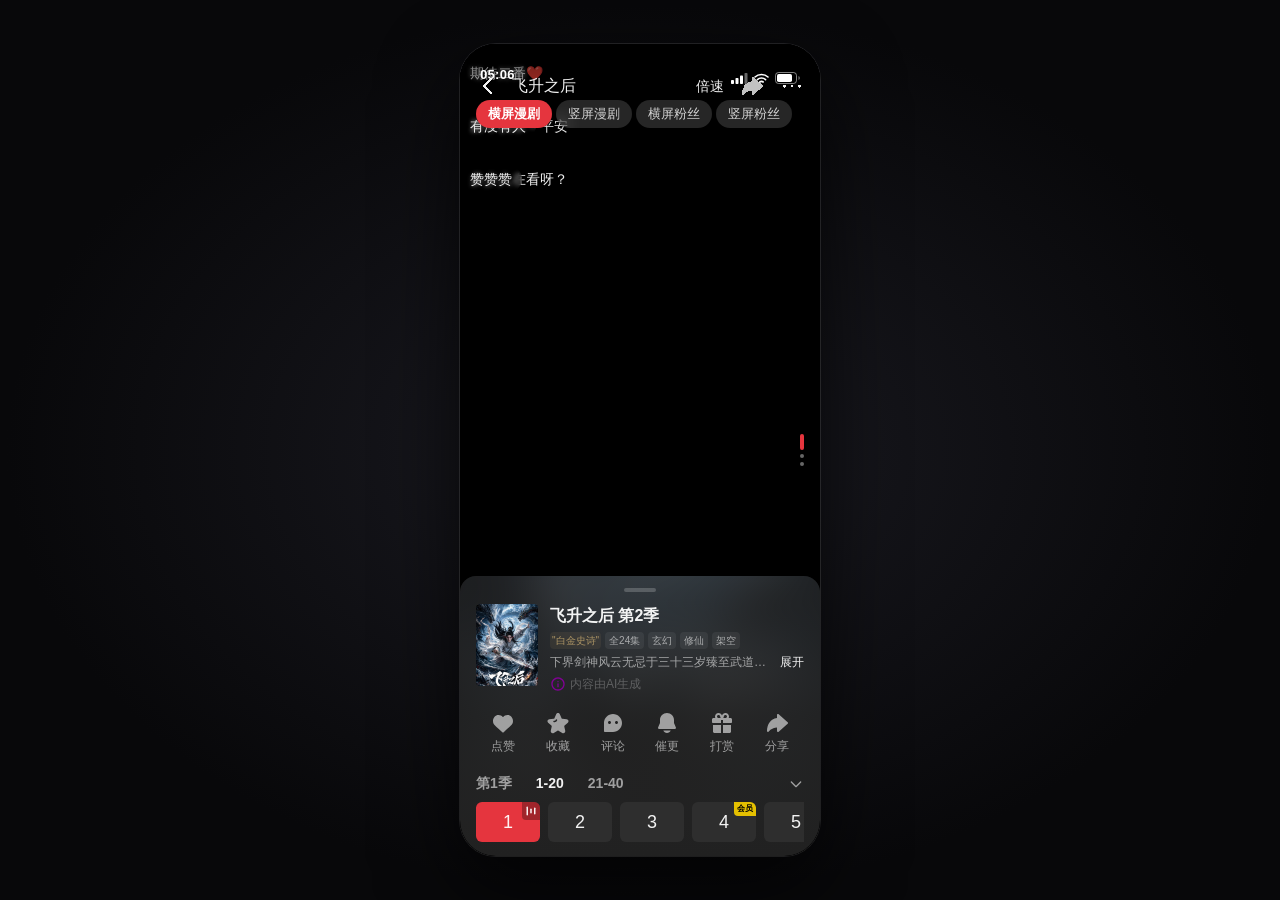
==== bili.html @ 12604940 "switch to real bilibili clips (public/bili), multi-file build" ====
<!doctype html>
<html lang="zh-CN">
  <head>
    <meta charset="UTF-8" />
    <meta
      name="viewport"
      content="width=device-width, initial-scale=1.0, maximum-scale=1.0, user-scalable=no, viewport-fit=cover"
    />
    <meta name="theme-color" content="#131313" />
    <meta name="apple-mobile-web-app-capable" content="yes" />
    <title>漫剧刷片 · B站版</title>
    <script type="module" crossorigin src="/assets/bili-C5qc8e-v.js"></script>
    <link rel="modulepreload" crossorigin href="/assets/useDragGesture-CBCB55YO.js">
    <link rel="stylesheet" crossorigin href="/assets/useDragGesture-DSRjPmeT.css">
  </head>
  <body>
    <div id="root"></div>
  </body>
</html>
---- assets/useDragGesture-DSRjPmeT.css ----
*,:before,:after{--tw-border-spacing-x: 0;--tw-border-spacing-y: 0;--tw-translate-x: 0;--tw-translate-y: 0;--tw-rotate: 0;--tw-skew-x: 0;--tw-skew-y: 0;--tw-scale-x: 1;--tw-scale-y: 1;--tw-pan-x: ;--tw-pan-y: ;--tw-pinch-zoom: ;--tw-scroll-snap-strictness: proximity;--tw-gradient-from-position: ;--tw-gradient-via-position: ;--tw-gradient-to-position: ;--tw-ordinal: ;--tw-slashed-zero: ;--tw-numeric-figure: ;--tw-numeric-spacing: ;--tw-numeric-fraction: ;--tw-ring-inset: ;--tw-ring-offset-width: 0px;--tw-ring-offset-color: #fff;--tw-ring-color: rgb(59 130 246 / .5);--tw-ring-offset-shadow: 0 0 #0000;--tw-ring-shadow: 0 0 #0000;--tw-shadow: 0 0 #0000;--tw-shadow-colored: 0 0 #0000;--tw-blur: ;--tw-brightness: ;--tw-contrast: ;--tw-grayscale: ;--tw-hue-rotate: ;--tw-invert: ;--tw-saturate: ;--tw-sepia: ;--tw-drop-shadow: ;--tw-backdrop-blur: ;--tw-backdrop-brightness: ;--tw-backdrop-contrast: ;--tw-backdrop-grayscale: ;--tw-backdrop-hue-rotate: ;--tw-backdrop-invert: ;--tw-backdrop-opacity: ;--tw-backdrop-saturate: ;--tw-backdrop-sepia: ;--tw-contain-size: ;--tw-contain-layout: ;--tw-contain-paint: ;--tw-contain-style: }::backdrop{--tw-border-spacing-x: 0;--tw-border-spacing-y: 0;--tw-translate-x: 0;--tw-translate-y: 0;--tw-rotate: 0;--tw-skew-x: 0;--tw-skew-y: 0;--tw-scale-x: 1;--tw-scale-y: 1;--tw-pan-x: ;--tw-pan-y: ;--tw-pinch-zoom: ;--tw-scroll-snap-strictness: proximity;--tw-gradient-from-position: ;--tw-gradient-via-position: ;--tw-gradient-to-position: ;--tw-ordinal: ;--tw-slashed-zero: ;--tw-numeric-figure: ;--tw-numeric-spacing: ;--tw-numeric-fraction: ;--tw-ring-inset: ;--tw-ring-offset-width: 0px;--tw-ring-offset-color: #fff;--tw-ring-color: rgb(59 130 246 / .5);--tw-ring-offset-shadow: 0 0 #0000;--tw-ring-shadow: 0 0 #0000;--tw-shadow: 0 0 #0000;--tw-shadow-colored: 0 0 #0000;--tw-blur: ;--tw-brightness: ;--tw-contrast: ;--tw-grayscale: ;--tw-hue-rotate: ;--tw-invert: ;--tw-saturate: ;--tw-sepia: ;--tw-drop-shadow: ;--tw-backdrop-blur: ;--tw-backdrop-brightness: ;--tw-backdrop-contrast: ;--tw-backdrop-grayscale: ;--tw-backdrop-hue-rotate: ;--tw-backdrop-invert: ;--tw-backdrop-opacity: ;--tw-backdrop-saturate: ;--tw-backdrop-sepia: ;--tw-contain-size: ;--tw-contain-layout: ;--tw-contain-paint: ;--tw-contain-style: }*,:before,:after{box-sizing:border-box;border-width:0;border-style:solid;border-color:#e5e7eb}:before,:after{--tw-content: ""}html,:host{line-height:1.5;-webkit-text-size-adjust:100%;-moz-tab-size:4;-o-tab-size:4;tab-size:4;font-family:PingFang SC,-apple-system,BlinkMacSystemFont,Helvetica Neue,Microsoft YaHei,sans-serif;font-feature-settings:normal;font-variation-settings:normal;-webkit-tap-highlight-color:transparent}body{margin:0;line-height:inherit}hr{height:0;color:inherit;border-top-width:1px}abbr:where([title]){-webkit-text-decoration:underline dotted;text-decoration:underline dotted}h1,h2,h3,h4,h5,h6{font-size:inherit;font-weight:inherit}a{color:inherit;text-decoration:inherit}b,strong{font-weight:bolder}code,kbd,samp,pre{font-family:ui-monospace,SFMono-Regular,Menlo,Monaco,Consolas,Liberation Mono,Courier New,monospace;font-feature-settings:normal;font-variation-settings:normal;font-size:1em}small{font-size:80%}sub,sup{font-size:75%;line-height:0;position:relative;vertical-align:baseline}sub{bottom:-.25em}sup{top:-.5em}table{text-indent:0;border-color:inherit;border-collapse:collapse}button,input,optgroup,select,textarea{font-family:inherit;font-feature-settings:inherit;font-variation-settings:inherit;font-size:100%;font-weight:inherit;line-height:inherit;letter-spacing:inherit;color:inherit;margin:0;padding:0}button,select{text-transform:none}button,input:where([type=button]),input:where([type=reset]),input:where([type=submit]){-webkit-appearance:button;background-color:transparent;background-image:none}:-moz-focusring{outline:auto}:-moz-ui-invalid{box-shadow:none}progress{vertical-align:baseline}::-webkit-inner-spin-button,::-webkit-outer-spin-button{height:auto}[type=search]{-webkit-appearance:textfield;outline-offset:-2px}::-webkit-search-decoration{-webkit-appearance:none}::-webkit-file-upload-button{-webkit-appearance:button;font:inherit}summary{display:list-item}blockquote,dl,dd,h1,h2,h3,h4,h5,h6,hr,figure,p,pre{margin:0}fieldset{margin:0;padding:0}legend{padding:0}ol,ul,menu{list-style:none;margin:0;padding:0}dialog{padding:0}textarea{resize:vertical}input::-moz-placeholder,textarea::-moz-placeholder{opacity:1;color:#9ca3af}input::placeholder,textarea::placeholder{opacity:1;color:#9ca3af}button,[role=button]{cursor:pointer}:disabled{cursor:default}img,svg,video,canvas,audio,iframe,embed,object{display:block;vertical-align:middle}img,video{max-width:100%;height:auto}[hidden]:where(:not([hidden=until-found])){display:none}.pointer-events-none{pointer-events:none}.pointer-events-auto{pointer-events:auto}.fixed{position:fixed}.absolute{position:absolute}.relative{position:relative}.sticky{position:sticky}.inset-0{top:0;right:0;bottom:0;left:0}.inset-x-0{left:0;right:0}.-bottom-0\.5{bottom:-.125rem}.-bottom-1{bottom:-.25rem}.-top-6{top:-1.5rem}.-top-7{top:-1.75rem}.bottom-0{bottom:0}.bottom-1\.5{bottom:.375rem}.bottom-3{bottom:.75rem}.bottom-\[170px\]{bottom:170px}.bottom-\[196px\]{bottom:196px}.bottom-\[5px\]{bottom:5px}.bottom-\[92px\]{bottom:92px}.left-0{left:0}.left-1\.5{left:.375rem}.left-1\/2{left:50%}.left-3{left:.75rem}.left-4{left:1rem}.right-0{right:0}.right-1\.5{right:.375rem}.right-2\.5{right:.625rem}.right-3{right:.75rem}.right-3\.5{right:.875rem}.right-4{right:1rem}.top-0{top:0}.top-1\.5{top:.375rem}.top-1\/2{top:50%}.top-11{top:2.75rem}.top-3{top:.75rem}.top-\[28px\]{top:28px}.top-\[60px\]{top:60px}.top-\[92px\]{top:92px}.top-auto{top:auto}.z-10{z-index:10}.z-20{z-index:20}.z-30{z-index:30}.z-40{z-index:40}.z-50{z-index:50}.m-auto{margin:auto}.mx-4{margin-left:1rem;margin-right:1rem}.mx-auto{margin-left:auto;margin-right:auto}.mb-1{margin-bottom:.25rem}.mb-2{margin-bottom:.5rem}.mb-3{margin-bottom:.75rem}.mb-4{margin-bottom:1rem}.mb-\[2px\]{margin-bottom:2px}.ml-1{margin-left:.25rem}.ml-auto{margin-left:auto}.mr-\[6px\]{margin-right:6px}.mt-0\.5{margin-top:.125rem}.mt-1{margin-top:.25rem}.mt-1\.5{margin-top:.375rem}.mt-2{margin-top:.5rem}.mt-2\.5{margin-top:.625rem}.mt-3{margin-top:.75rem}.mt-4{margin-top:1rem}.mt-6{margin-top:1.5rem}.mt-\[2px\]{margin-top:2px}.line-clamp-1{overflow:hidden;display:-webkit-box;-webkit-box-orient:vertical;-webkit-line-clamp:1}.block{display:block}.inline-block{display:inline-block}.flex{display:flex}.grid{display:grid}.hidden{display:none}.aspect-\[3\/4\]{aspect-ratio:3/4}.aspect-video{aspect-ratio:16 / 9}.h-0{height:0px}.h-1{height:.25rem}.h-1\.5{height:.375rem}.h-10{height:2.5rem}.h-11{height:2.75rem}.h-12{height:3rem}.h-14{height:3.5rem}.h-16{height:4rem}.h-3{height:.75rem}.h-4{height:1rem}.h-6{height:1.5rem}.h-7{height:1.75rem}.h-8{height:2rem}.h-9{height:2.25rem}.h-\[118px\]{height:118px}.h-\[14px\]{height:14px}.h-\[2\.5px\]{height:2.5px}.h-\[247px\]{height:247px}.h-\[26px\]{height:26px}.h-\[28px\]{height:28px}.h-\[2px\]{height:2px}.h-\[340px\]{height:340px}.h-\[3px\]{height:3px}.h-\[40px\]{height:40px}.h-\[44px\]{height:44px}.h-\[4px\]{height:4px}.h-\[52px\]{height:52px}.h-\[62px\]{height:62px}.h-\[82px\]{height:82px}.h-\[84px\]{height:84px}.h-\[88px\]{height:88px}.h-\[95px\]{height:95px}.h-full{height:100%}.min-h-0{min-height:0px}.w-0{width:0px}.w-1\.5{width:.375rem}.w-11{width:2.75rem}.w-14{width:3.5rem}.w-16{width:4rem}.w-24{width:6rem}.w-3{width:.75rem}.w-4{width:1rem}.w-5{width:1.25rem}.w-6{width:1.5rem}.w-7{width:1.75rem}.w-8{width:2rem}.w-9{width:2.25rem}.w-\[110px\]{width:110px}.w-\[132px\]{width:132px}.w-\[139px\]{width:139px}.w-\[14px\]{width:14px}.w-\[22px\]{width:22px}.w-\[26px\]{width:26px}.w-\[32px\]{width:32px}.w-\[62px\]{width:62px}.w-\[64px\]{width:64px}.w-\[calc\(100\%-32px\)\]{width:calc(100% - 32px)}.w-full{width:100%}.min-w-0{min-width:0px}.flex-1{flex:1 1 0%}.shrink-0{flex-shrink:0}.-translate-x-1\/2{--tw-translate-x: -50%;transform:translate(var(--tw-translate-x),var(--tw-translate-y)) rotate(var(--tw-rotate)) skew(var(--tw-skew-x)) skewY(var(--tw-skew-y)) scaleX(var(--tw-scale-x)) scaleY(var(--tw-scale-y))}.-translate-y-1\/2{--tw-translate-y: -50%;transform:translate(var(--tw-translate-x),var(--tw-translate-y)) rotate(var(--tw-rotate)) skew(var(--tw-skew-x)) skewY(var(--tw-skew-y)) scaleX(var(--tw-scale-x)) scaleY(var(--tw-scale-y))}.rotate-45{--tw-rotate: 45deg;transform:translate(var(--tw-translate-x),var(--tw-translate-y)) rotate(var(--tw-rotate)) skew(var(--tw-skew-x)) skewY(var(--tw-skew-y)) scaleX(var(--tw-scale-x)) scaleY(var(--tw-scale-y))}.transform{transform:translate(var(--tw-translate-x),var(--tw-translate-y)) rotate(var(--tw-rotate)) skew(var(--tw-skew-x)) skewY(var(--tw-skew-y)) scaleX(var(--tw-scale-x)) scaleY(var(--tw-scale-y))}@keyframes popIn{0%{transform:scale(.6);opacity:0}60%{transform:scale(1.25);opacity:1}to{transform:scale(1);opacity:1}}.animate-popIn{animation:popIn .32s cubic-bezier(.34,1.56,.64,1)}@keyframes spin{to{transform:rotate(360deg)}}.animate-spin{animation:spin 1s linear infinite}.cursor-default{cursor:default}.cursor-grab{cursor:grab}.cursor-pointer{cursor:pointer}.touch-none{touch-action:none}.select-none{-webkit-user-select:none;-moz-user-select:none;user-select:none}.resize{resize:both}.snap-x{scroll-snap-type:x var(--tw-scroll-snap-strictness)}.snap-y{scroll-snap-type:y var(--tw-scroll-snap-strictness)}.snap-mandatory{--tw-scroll-snap-strictness: mandatory}.snap-start{scroll-snap-align:start}.snap-center{scroll-snap-align:center}.snap-always{scroll-snap-stop:always}.grid-cols-2{grid-template-columns:repeat(2,minmax(0,1fr))}.flex-col{flex-direction:column}.flex-wrap{flex-wrap:wrap}.items-start{align-items:flex-start}.items-end{align-items:flex-end}.items-center{align-items:center}.justify-end{justify-content:flex-end}.justify-center{justify-content:center}.justify-between{justify-content:space-between}.gap-0\.5{gap:.125rem}.gap-1{gap:.25rem}.gap-1\.5{gap:.375rem}.gap-2{gap:.5rem}.gap-2\.5{gap:.625rem}.gap-3{gap:.75rem}.gap-4{gap:1rem}.gap-5{gap:1.25rem}.gap-6{gap:1.5rem}.gap-\[10px\]{gap:10px}.gap-\[18px\]{gap:18px}.gap-\[2px\]{gap:2px}.gap-x-3{-moz-column-gap:.75rem;column-gap:.75rem}.gap-y-4{row-gap:1rem}.space-y-2\.5>:not([hidden])~:not([hidden]){--tw-space-y-reverse: 0;margin-top:calc(.625rem * calc(1 - var(--tw-space-y-reverse)));margin-bottom:calc(.625rem * var(--tw-space-y-reverse))}.overflow-hidden{overflow:hidden}.overflow-x-auto{overflow-x:auto}.overflow-y-scroll{overflow-y:scroll}.overscroll-contain{overscroll-behavior:contain}.truncate{overflow:hidden;text-overflow:ellipsis;white-space:nowrap}.text-ellipsis{text-overflow:ellipsis}.whitespace-nowrap{white-space:nowrap}.whitespace-pre-line{white-space:pre-line}.rounded{border-radius:.25rem}.rounded-2xl{border-radius:1rem}.rounded-\[10px\]{border-radius:10px}.rounded-\[12px\]{border-radius:12px}.rounded-\[36px\]{border-radius:36px}.rounded-\[4px\]{border-radius:4px}.rounded-\[6px\]{border-radius:6px}.rounded-\[7px\]{border-radius:7px}.rounded-full{border-radius:9999px}.rounded-lg{border-radius:.5rem}.rounded-md{border-radius:.375rem}.rounded-sm{border-radius:.125rem}.rounded-xl{border-radius:.75rem}.rounded-t-2xl{border-top-left-radius:1rem;border-top-right-radius:1rem}.rounded-t-\[16px\]{border-top-left-radius:16px;border-top-right-radius:16px}.rounded-bl-\[4px\]{border-bottom-left-radius:4px}.rounded-tr-\[4px\]{border-top-right-radius:4px}.border-0{border-width:0px}.border-2{border-width:2px}.border-y-\[12px\]{border-top-width:12px;border-bottom-width:12px}.border-b{border-bottom-width:1px}.border-b-2{border-bottom-width:2px}.border-l-\[20px\]{border-left-width:20px}.border-t{border-top-width:1px}.border-\[\#e5353e\]{--tw-border-opacity: 1;border-color:rgb(229 53 62 / var(--tw-border-opacity, 1))}.border-white\/10{border-color:#ffffff1a}.border-white\/25{border-color:#ffffff40}.border-white\/5{border-color:#ffffff0d}.border-y-transparent{border-top-color:transparent;border-bottom-color:transparent}.border-l-white\/90{border-left-color:#ffffffe6}.border-t-white\/80{border-top-color:#fffc}.bg-\[\#0b0b0d\]{--tw-bg-opacity: 1;background-color:rgb(11 11 13 / var(--tw-bg-opacity, 1))}.bg-\[\#0b0b0d\]\/95{background-color:#0b0b0df2}.bg-\[\#0c0c0e\]\/95{background-color:#0c0c0ef2}.bg-\[\#0fb3a6\]{--tw-bg-opacity: 1;background-color:rgb(15 179 166 / var(--tw-bg-opacity, 1))}.bg-\[\#161619\]{--tw-bg-opacity: 1;background-color:rgb(22 22 25 / var(--tw-bg-opacity, 1))}.bg-\[\#26262b\]{--tw-bg-opacity: 1;background-color:rgb(38 38 43 / var(--tw-bg-opacity, 1))}.bg-\[\#2e2e2e\]{--tw-bg-opacity: 1;background-color:rgb(46 46 46 / var(--tw-bg-opacity, 1))}.bg-\[\#444\]{--tw-bg-opacity: 1;background-color:rgb(68 68 68 / var(--tw-bg-opacity, 1))}.bg-\[\#cefff7\]{--tw-bg-opacity: 1;background-color:rgb(206 255 247 / var(--tw-bg-opacity, 1))}.bg-\[\#e5353e\]{--tw-bg-opacity: 1;background-color:rgb(229 53 62 / var(--tw-bg-opacity, 1))}.bg-\[rgba\(255\,255\,255\,0\.06\)\]{background-color:#ffffff0f}.bg-amber-500\/25{background-color:#f59e0b40}.bg-black{--tw-bg-opacity: 1;background-color:rgb(0 0 0 / var(--tw-bg-opacity, 1))}.bg-black\/30{background-color:#0000004d}.bg-black\/35{background-color:#00000059}.bg-black\/40{background-color:#0006}.bg-black\/45{background-color:#00000073}.bg-black\/50{background-color:#00000080}.bg-black\/55{background-color:#0000008c}.bg-black\/70{background-color:#000000b3}.bg-brand-red{--tw-bg-opacity: 1;background-color:rgb(254 44 85 / var(--tw-bg-opacity, 1))}.bg-brand-red\/90{background-color:#fe2c55e6}.bg-ink-700{--tw-bg-opacity: 1;background-color:rgb(28 28 34 / var(--tw-bg-opacity, 1))}.bg-ink-800{--tw-bg-opacity: 1;background-color:rgb(22 24 35 / var(--tw-bg-opacity, 1))}.bg-white{--tw-bg-opacity: 1;background-color:rgb(255 255 255 / var(--tw-bg-opacity, 1))}.bg-white\/10{background-color:#ffffff1a}.bg-white\/15{background-color:#ffffff26}.bg-white\/20{background-color:#fff3}.bg-white\/25{background-color:#ffffff40}.bg-white\/30{background-color:#ffffff4d}.bg-white\/35{background-color:#ffffff59}.bg-white\/5{background-color:#ffffff0d}.bg-white\/80{background-color:#fffc}.bg-white\/90{background-color:#ffffffe6}.bg-\[radial-gradient\(ellipse_at_center\,\#1b1b22_0\%\,\#08080a_70\%\)\]{background-image:radial-gradient(ellipse at center,#1b1b22,#08080a 70%)}.bg-gradient-to-b{background-image:linear-gradient(to bottom,var(--tw-gradient-stops))}.bg-gradient-to-t{background-image:linear-gradient(to top,var(--tw-gradient-stops))}.from-\[\#212121\]{--tw-gradient-from: #212121 var(--tw-gradient-from-position);--tw-gradient-to: rgb(33 33 33 / 0) var(--tw-gradient-to-position);--tw-gradient-stops: var(--tw-gradient-from), var(--tw-gradient-to)}.from-\[\#3a2a12\]{--tw-gradient-from: #3a2a12 var(--tw-gradient-from-position);--tw-gradient-to: rgb(58 42 18 / 0) var(--tw-gradient-to-position);--tw-gradient-stops: var(--tw-gradient-from), var(--tw-gradient-to)}.from-amber-400{--tw-gradient-from: #fbbf24 var(--tw-gradient-from-position);--tw-gradient-to: rgb(251 191 36 / 0) var(--tw-gradient-to-position);--tw-gradient-stops: var(--tw-gradient-from), var(--tw-gradient-to)}.from-amber-400\/70{--tw-gradient-from: rgb(251 191 36 / .7) var(--tw-gradient-from-position);--tw-gradient-to: rgb(251 191 36 / 0) var(--tw-gradient-to-position);--tw-gradient-stops: var(--tw-gradient-from), var(--tw-gradient-to)}.from-black\/55{--tw-gradient-from: rgb(0 0 0 / .55) var(--tw-gradient-from-position);--tw-gradient-to: rgb(0 0 0 / 0) var(--tw-gradient-to-position);--tw-gradient-stops: var(--tw-gradient-from), var(--tw-gradient-to)}.from-black\/80{--tw-gradient-from: rgb(0 0 0 / .8) var(--tw-gradient-from-position);--tw-gradient-to: rgb(0 0 0 / 0) var(--tw-gradient-to-position);--tw-gradient-stops: var(--tw-gradient-from), var(--tw-gradient-to)}.from-black\/95{--tw-gradient-from: rgb(0 0 0 / .95) var(--tw-gradient-from-position);--tw-gradient-to: rgb(0 0 0 / 0) var(--tw-gradient-to-position);--tw-gradient-stops: var(--tw-gradient-from), var(--tw-gradient-to)}.from-emerald-400\/70{--tw-gradient-from: rgb(52 211 153 / .7) var(--tw-gradient-from-position);--tw-gradient-to: rgb(52 211 153 / 0) var(--tw-gradient-to-position);--tw-gradient-stops: var(--tw-gradient-from), var(--tw-gradient-to)}.from-rose-500{--tw-gradient-from: #f43f5e var(--tw-gradient-from-position);--tw-gradient-to: rgb(244 63 94 / 0) var(--tw-gradient-to-position);--tw-gradient-stops: var(--tw-gradient-from), var(--tw-gradient-to)}.from-rose-500\/70{--tw-gradient-from: rgb(244 63 94 / .7) var(--tw-gradient-from-position);--tw-gradient-to: rgb(244 63 94 / 0) var(--tw-gradient-to-position);--tw-gradient-stops: var(--tw-gradient-from), var(--tw-gradient-to)}.from-sky-400{--tw-gradient-from: #38bdf8 var(--tw-gradient-from-position);--tw-gradient-to: rgb(56 189 248 / 0) var(--tw-gradient-to-position);--tw-gradient-stops: var(--tw-gradient-from), var(--tw-gradient-to)}.from-sky-400\/70{--tw-gradient-from: rgb(56 189 248 / .7) var(--tw-gradient-from-position);--tw-gradient-to: rgb(56 189 248 / 0) var(--tw-gradient-to-position);--tw-gradient-stops: var(--tw-gradient-from), var(--tw-gradient-to)}.from-sky-500{--tw-gradient-from: #0ea5e9 var(--tw-gradient-from-position);--tw-gradient-to: rgb(14 165 233 / 0) var(--tw-gradient-to-position);--tw-gradient-stops: var(--tw-gradient-from), var(--tw-gradient-to)}.from-violet-400\/70{--tw-gradient-from: rgb(167 139 250 / .7) var(--tw-gradient-from-position);--tw-gradient-to: rgb(167 139 250 / 0) var(--tw-gradient-to-position);--tw-gradient-stops: var(--tw-gradient-from), var(--tw-gradient-to)}.via-\[rgba\(33\,33\,33\,0\.8\)\]{--tw-gradient-to: rgba(33, 33, 33, 0) var(--tw-gradient-to-position);--tw-gradient-stops: var(--tw-gradient-from), rgba(33,33,33,.8) var(--tw-gradient-via-position), var(--tw-gradient-to)}.via-black\/10{--tw-gradient-to: rgb(0 0 0 / 0) var(--tw-gradient-to-position);--tw-gradient-stops: var(--tw-gradient-from), rgb(0 0 0 / .1) var(--tw-gradient-via-position), var(--tw-gradient-to)}.via-black\/55{--tw-gradient-to: rgb(0 0 0 / 0) var(--tw-gradient-to-position);--tw-gradient-stops: var(--tw-gradient-from), rgb(0 0 0 / .55) var(--tw-gradient-via-position), var(--tw-gradient-to)}.via-transparent{--tw-gradient-to: rgb(0 0 0 / 0) var(--tw-gradient-to-position);--tw-gradient-stops: var(--tw-gradient-from), transparent var(--tw-gradient-via-position), var(--tw-gradient-to)}.to-\[\#241a08\]{--tw-gradient-to: #241a08 var(--tw-gradient-to-position)}.to-black\/30{--tw-gradient-to: rgb(0 0 0 / .3) var(--tw-gradient-to-position)}.to-indigo-700{--tw-gradient-to: #4338ca var(--tw-gradient-to-position)}.to-indigo-800{--tw-gradient-to: #3730a3 var(--tw-gradient-to-position)}.to-orange-600{--tw-gradient-to: #ea580c var(--tw-gradient-to-position)}.to-orange-800{--tw-gradient-to: #9a3412 var(--tw-gradient-to-position)}.to-pink-700{--tw-gradient-to: #be185d var(--tw-gradient-to-position)}.to-purple-900{--tw-gradient-to: #581c87 var(--tw-gradient-to-position)}.to-rose-900{--tw-gradient-to: #881337 var(--tw-gradient-to-position)}.to-teal-800{--tw-gradient-to: #115e59 var(--tw-gradient-to-position)}.to-transparent{--tw-gradient-to: transparent var(--tw-gradient-to-position)}.fill-brand-gold{fill:#ffc93f}.fill-brand-red{fill:#fe2c55}.fill-white{fill:#fff}.object-contain{-o-object-fit:contain;object-fit:contain}.object-cover{-o-object-fit:cover;object-fit:cover}.p-1{padding:.25rem}.p-2{padding:.5rem}.p-\[3px\]{padding:3px}.px-1{padding-left:.25rem;padding-right:.25rem}.px-1\.5{padding-left:.375rem;padding-right:.375rem}.px-2{padding-left:.5rem;padding-right:.5rem}.px-2\.5{padding-left:.625rem;padding-right:.625rem}.px-3{padding-left:.75rem;padding-right:.75rem}.px-3\.5{padding-left:.875rem;padding-right:.875rem}.px-4{padding-left:1rem;padding-right:1rem}.px-5{padding-left:1.25rem;padding-right:1.25rem}.px-\[10px\]{padding-left:10px;padding-right:10px}.px-\[2px\]{padding-left:2px;padding-right:2px}.px-\[3px\]{padding-left:3px;padding-right:3px}.px-\[5px\]{padding-left:5px;padding-right:5px}.py-1{padding-top:.25rem;padding-bottom:.25rem}.py-1\.5{padding-top:.375rem;padding-bottom:.375rem}.py-2{padding-top:.5rem;padding-bottom:.5rem}.py-2\.5{padding-top:.625rem;padding-bottom:.625rem}.py-3{padding-top:.75rem;padding-bottom:.75rem}.py-4{padding-top:1rem;padding-bottom:1rem}.py-\[14px\]{padding-top:14px;padding-bottom:14px}.py-\[1px\]{padding-top:1px;padding-bottom:1px}.py-\[2px\]{padding-top:2px;padding-bottom:2px}.py-\[3px\]{padding-top:3px;padding-bottom:3px}.py-\[4px\]{padding-top:4px;padding-bottom:4px}.py-\[5px\]{padding-top:5px;padding-bottom:5px}.py-px{padding-top:1px;padding-bottom:1px}.pb-1{padding-bottom:.25rem}.pb-2{padding-bottom:.5rem}.pb-2\.5{padding-bottom:.625rem}.pb-3{padding-bottom:.75rem}.pb-4{padding-bottom:1rem}.pb-6{padding-bottom:1.5rem}.pb-\[calc\(60px\+env\(safe-area-inset-bottom\)\)\]{padding-bottom:calc(60px + env(safe-area-inset-bottom))}.pb-\[env\(safe-area-inset-bottom\)\]{padding-bottom:env(safe-area-inset-bottom)}.pl-11{padding-left:2.75rem}.pl-4{padding-left:1rem}.pr-1{padding-right:.25rem}.pr-16{padding-right:4rem}.pt-0\.5{padding-top:.125rem}.pt-1{padding-top:.25rem}.pt-3{padding-top:.75rem}.pt-7{padding-top:1.75rem}.pt-\[52px\]{padding-top:52px}.text-left{text-align:left}.text-center{text-align:center}.align-\[1px\]{vertical-align:1px}.text-\[10px\]{font-size:10px}.text-\[11px\]{font-size:11px}.text-\[12px\]{font-size:12px}.text-\[13px\]{font-size:13px}.text-\[14px\]{font-size:14px}.text-\[15px\]{font-size:15px}.text-\[16px\]{font-size:16px}.text-\[17px\]{font-size:17px}.text-\[18px\]{font-size:18px}.text-\[19px\]{font-size:19px}.text-\[20px\]{font-size:20px}.text-\[24px\]{font-size:24px}.text-\[26px\]{font-size:26px}.text-\[8px\]{font-size:8px}.text-\[9px\]{font-size:9px}.font-bold{font-weight:700}.font-medium{font-weight:500}.font-normal{font-weight:400}.font-semibold{font-weight:600}.tabular-nums{--tw-numeric-spacing: tabular-nums;font-variant-numeric:var(--tw-ordinal) var(--tw-slashed-zero) var(--tw-numeric-figure) var(--tw-numeric-spacing) var(--tw-numeric-fraction)}.leading-5{line-height:1.25rem}.leading-6{line-height:1.5rem}.leading-\[12px\]{line-height:12px}.leading-\[17px\]{line-height:17px}.leading-\[18px\]{line-height:18px}.leading-\[20px\]{line-height:20px}.leading-\[21px\]{line-height:21px}.leading-\[22px\]{line-height:22px}.leading-\[26px\]{line-height:26px}.leading-none{line-height:1}.tracking-wide{letter-spacing:.025em}.text-\[\#ad9565\]{--tw-text-opacity: 1;color:rgb(173 149 101 / var(--tw-text-opacity, 1))}.text-\[\#e5353e\]{--tw-text-opacity: 1;color:rgb(229 53 62 / var(--tw-text-opacity, 1))}.text-\[\#ff972e\]{--tw-text-opacity: 1;color:rgb(255 151 46 / var(--tw-text-opacity, 1))}.text-\[rgba\(255\,255\,255\,0\.26\)\]{color:#ffffff42}.text-\[rgba\(255\,255\,255\,0\.3\)\]{color:#ffffff4d}.text-\[rgba\(255\,255\,255\,0\.4\)\]{color:#fff6}.text-\[rgba\(255\,255\,255\,0\.57\)\]{color:#ffffff91}.text-\[rgba\(255\,255\,255\,0\.85\)\]{color:#ffffffd9}.text-\[rgba\(255\,255\,255\,0\.94\)\]{color:#fffffff0}.text-amber-400{--tw-text-opacity: 1;color:rgb(251 191 36 / var(--tw-text-opacity, 1))}.text-black{--tw-text-opacity: 1;color:rgb(0 0 0 / var(--tw-text-opacity, 1))}.text-brand-gold{--tw-text-opacity: 1;color:rgb(255 201 63 / var(--tw-text-opacity, 1))}.text-brand-red{--tw-text-opacity: 1;color:rgb(254 44 85 / var(--tw-text-opacity, 1))}.text-white{--tw-text-opacity: 1;color:rgb(255 255 255 / var(--tw-text-opacity, 1))}.text-white\/30{color:#ffffff4d}.text-white\/35{color:#ffffff59}.text-white\/40{color:#fff6}.text-white\/45{color:#ffffff73}.text-white\/50{color:#ffffff80}.text-white\/55{color:#ffffff8c}.text-white\/60{color:#fff9}.text-white\/70{color:#ffffffb3}.text-white\/75{color:#ffffffbf}.text-white\/80{color:#fffc}.text-white\/85{color:#ffffffd9}.text-white\/90{color:#ffffffe6}.text-white\/95{color:#fffffff2}.opacity-0{opacity:0}.opacity-100{opacity:1}.opacity-20{opacity:.2}.opacity-60{opacity:.6}.opacity-70{opacity:.7}.opacity-90{opacity:.9}.opacity-95{opacity:.95}.shadow-\[0_0_14px_rgba\(255\,201\,63\,0\.35\)\]{--tw-shadow: 0 0 14px rgba(255,201,63,.35);--tw-shadow-colored: 0 0 14px var(--tw-shadow-color);box-shadow:var(--tw-ring-offset-shadow, 0 0 #0000),var(--tw-ring-shadow, 0 0 #0000),var(--tw-shadow)}.shadow-\[0_1px_3px_rgba\(0\,0\,0\,0\.6\)\]{--tw-shadow: 0 1px 3px rgba(0,0,0,.6);--tw-shadow-colored: 0 1px 3px var(--tw-shadow-color);box-shadow:var(--tw-ring-offset-shadow, 0 0 #0000),var(--tw-ring-shadow, 0 0 #0000),var(--tw-shadow)}.shadow-\[0_30px_80px_rgba\(0\,0\,0\,0\.75\)\]{--tw-shadow: 0 30px 80px rgba(0,0,0,.75);--tw-shadow-colored: 0 30px 80px var(--tw-shadow-color);box-shadow:var(--tw-ring-offset-shadow, 0 0 #0000),var(--tw-ring-shadow, 0 0 #0000),var(--tw-shadow)}.shadow-\[0_6px_20px_rgba\(254\,44\,85\,0\.45\)\]{--tw-shadow: 0 6px 20px rgba(254,44,85,.45);--tw-shadow-colored: 0 6px 20px var(--tw-shadow-color);box-shadow:var(--tw-ring-offset-shadow, 0 0 #0000),var(--tw-ring-shadow, 0 0 #0000),var(--tw-shadow)}.ring-1{--tw-ring-offset-shadow: var(--tw-ring-inset) 0 0 0 var(--tw-ring-offset-width) var(--tw-ring-offset-color);--tw-ring-shadow: var(--tw-ring-inset) 0 0 0 calc(1px + var(--tw-ring-offset-width)) var(--tw-ring-color);box-shadow:var(--tw-ring-offset-shadow),var(--tw-ring-shadow),var(--tw-shadow, 0 0 #0000)}.ring-2{--tw-ring-offset-shadow: var(--tw-ring-inset) 0 0 0 var(--tw-ring-offset-width) var(--tw-ring-offset-color);--tw-ring-shadow: var(--tw-ring-inset) 0 0 0 calc(2px + var(--tw-ring-offset-width)) var(--tw-ring-color);box-shadow:var(--tw-ring-offset-shadow),var(--tw-ring-shadow),var(--tw-shadow, 0 0 #0000)}.ring-brand-gold\/40{--tw-ring-color: rgb(255 201 63 / .4)}.ring-white\/10{--tw-ring-color: rgb(255 255 255 / .1)}.ring-white\/70{--tw-ring-color: rgb(255 255 255 / .7)}.blur{--tw-blur: blur(8px);filter:var(--tw-blur) var(--tw-brightness) var(--tw-contrast) var(--tw-grayscale) var(--tw-hue-rotate) var(--tw-invert) var(--tw-saturate) var(--tw-sepia) var(--tw-drop-shadow)}.drop-shadow-\[0_1px_3px_rgba\(0\,0\,0\,0\.6\)\]{--tw-drop-shadow: drop-shadow(0 1px 3px rgba(0,0,0,.6));filter:var(--tw-blur) var(--tw-brightness) var(--tw-contrast) var(--tw-grayscale) var(--tw-hue-rotate) var(--tw-invert) var(--tw-saturate) var(--tw-sepia) var(--tw-drop-shadow)}.filter{filter:var(--tw-blur) var(--tw-brightness) var(--tw-contrast) var(--tw-grayscale) var(--tw-hue-rotate) var(--tw-invert) var(--tw-saturate) var(--tw-sepia) var(--tw-drop-shadow)}.backdrop-blur-\[2px\]{--tw-backdrop-blur: blur(2px);-webkit-backdrop-filter:var(--tw-backdrop-blur) var(--tw-backdrop-brightness) var(--tw-backdrop-contrast) var(--tw-backdrop-grayscale) var(--tw-backdrop-hue-rotate) var(--tw-backdrop-invert) var(--tw-backdrop-opacity) var(--tw-backdrop-saturate) var(--tw-backdrop-sepia);backdrop-filter:var(--tw-backdrop-blur) var(--tw-backdrop-brightness) var(--tw-backdrop-contrast) var(--tw-backdrop-grayscale) var(--tw-backdrop-hue-rotate) var(--tw-backdrop-invert) var(--tw-backdrop-opacity) var(--tw-backdrop-saturate) var(--tw-backdrop-sepia)}.backdrop-blur-md{--tw-backdrop-blur: blur(12px);-webkit-backdrop-filter:var(--tw-backdrop-blur) var(--tw-backdrop-brightness) var(--tw-backdrop-contrast) var(--tw-backdrop-grayscale) var(--tw-backdrop-hue-rotate) var(--tw-backdrop-invert) var(--tw-backdrop-opacity) var(--tw-backdrop-saturate) var(--tw-backdrop-sepia);backdrop-filter:var(--tw-backdrop-blur) var(--tw-backdrop-brightness) var(--tw-backdrop-contrast) var(--tw-backdrop-grayscale) var(--tw-backdrop-hue-rotate) var(--tw-backdrop-invert) var(--tw-backdrop-opacity) var(--tw-backdrop-saturate) var(--tw-backdrop-sepia)}.backdrop-blur-sm{--tw-backdrop-blur: blur(4px);-webkit-backdrop-filter:var(--tw-backdrop-blur) var(--tw-backdrop-brightness) var(--tw-backdrop-contrast) var(--tw-backdrop-grayscale) var(--tw-backdrop-hue-rotate) var(--tw-backdrop-invert) var(--tw-backdrop-opacity) var(--tw-backdrop-saturate) var(--tw-backdrop-sepia);backdrop-filter:var(--tw-backdrop-blur) var(--tw-backdrop-brightness) var(--tw-backdrop-contrast) var(--tw-backdrop-grayscale) var(--tw-backdrop-hue-rotate) var(--tw-backdrop-invert) var(--tw-backdrop-opacity) var(--tw-backdrop-saturate) var(--tw-backdrop-sepia)}.transition{transition-property:color,background-color,border-color,text-decoration-color,fill,stroke,opacity,box-shadow,transform,filter,backdrop-filter;transition-timing-function:cubic-bezier(.4,0,.2,1);transition-duration:.15s}.transition-\[width\]{transition-property:width;transition-timing-function:cubic-bezier(.4,0,.2,1);transition-duration:.15s}.transition-all{transition-property:all;transition-timing-function:cubic-bezier(.4,0,.2,1);transition-duration:.15s}.transition-colors{transition-property:color,background-color,border-color,text-decoration-color,fill,stroke;transition-timing-function:cubic-bezier(.4,0,.2,1);transition-duration:.15s}.transition-opacity{transition-property:opacity;transition-timing-function:cubic-bezier(.4,0,.2,1);transition-duration:.15s}.transition-transform{transition-property:transform;transition-timing-function:cubic-bezier(.4,0,.2,1);transition-duration:.15s}.duration-150{transition-duration:.15s}.duration-200{transition-duration:.2s}@keyframes enter{0%{opacity:var(--tw-enter-opacity, 1);transform:translate3d(var(--tw-enter-translate-x, 0),var(--tw-enter-translate-y, 0),0) scale3d(var(--tw-enter-scale, 1),var(--tw-enter-scale, 1),var(--tw-enter-scale, 1)) rotate(var(--tw-enter-rotate, 0))}}@keyframes exit{to{opacity:var(--tw-exit-opacity, 1);transform:translate3d(var(--tw-exit-translate-x, 0),var(--tw-exit-translate-y, 0),0) scale3d(var(--tw-exit-scale, 1),var(--tw-exit-scale, 1),var(--tw-exit-scale, 1)) rotate(var(--tw-exit-rotate, 0))}}.duration-150{animation-duration:.15s}.duration-200{animation-duration:.2s}.running{animation-play-state:running}.paused{animation-play-state:paused}html,body,#root{height:100%;overflow:hidden}body{margin:0;background:#08080a;color:#fff;font-family:PingFang SC,-apple-system,BlinkMacSystemFont,Helvetica Neue,Microsoft YaHei,sans-serif;-webkit-font-smoothing:antialiased;overscroll-behavior:none}*{-webkit-tap-highlight-color:transparent}img{-webkit-user-drag:none;-webkit-user-select:none;-moz-user-select:none;user-select:none}video{background:#000}.no-scrollbar::-webkit-scrollbar{display:none}.no-scrollbar{scrollbar-width:none;-ms-overflow-style:none}@keyframes dm{0%{transform:translate(100vw)}to{transform:translate(-100%)}}.dm-track{animation-name:dm;animation-timing-function:linear;animation-fill-mode:both;will-change:transform}@keyframes danmu-scroll{0%{transform:translate(100vw)}to{transform:translate(-100%)}}.glass{background:#1414188c;backdrop-filter:blur(14px);-webkit-backdrop-filter:blur(14px)}.text-shadow-dy{text-shadow:0 1px 4px rgba(0,0,0,.7)}.sheet-dragging{transition:none!important}.placeholder\:text-white\/35::-moz-placeholder{color:#ffffff59}.placeholder\:text-white\/35::placeholder{color:#ffffff59}.placeholder\:text-white\/50::-moz-placeholder{color:#ffffff80}.placeholder\:text-white\/50::placeholder{color:#ffffff80}.focus\:outline-none:focus{outline:2px solid transparent;outline-offset:2px}.active\:scale-90:active{--tw-scale-x: .9;--tw-scale-y: .9;transform:translate(var(--tw-translate-x),var(--tw-translate-y)) rotate(var(--tw-rotate)) skew(var(--tw-skew-x)) skewY(var(--tw-skew-y)) scaleX(var(--tw-scale-x)) scaleY(var(--tw-scale-y))}.active\:scale-95:active{--tw-scale-x: .95;--tw-scale-y: .95;transform:translate(var(--tw-translate-x),var(--tw-translate-y)) rotate(var(--tw-rotate)) skew(var(--tw-skew-x)) skewY(var(--tw-skew-y)) scaleX(var(--tw-scale-x)) scaleY(var(--tw-scale-y))}.active\:cursor-grabbing:active{cursor:grabbing}.active\:bg-\[\#33333a\]:active{--tw-bg-opacity: 1;background-color:rgb(51 51 58 / var(--tw-bg-opacity, 1))}.active\:bg-\[\#e0264c\]:active{--tw-bg-opacity: 1;background-color:rgb(224 38 76 / var(--tw-bg-opacity, 1))}.active\:bg-white\/15:active{background-color:#ffffff26}.active\:bg-white\/25:active{background-color:#ffffff40}
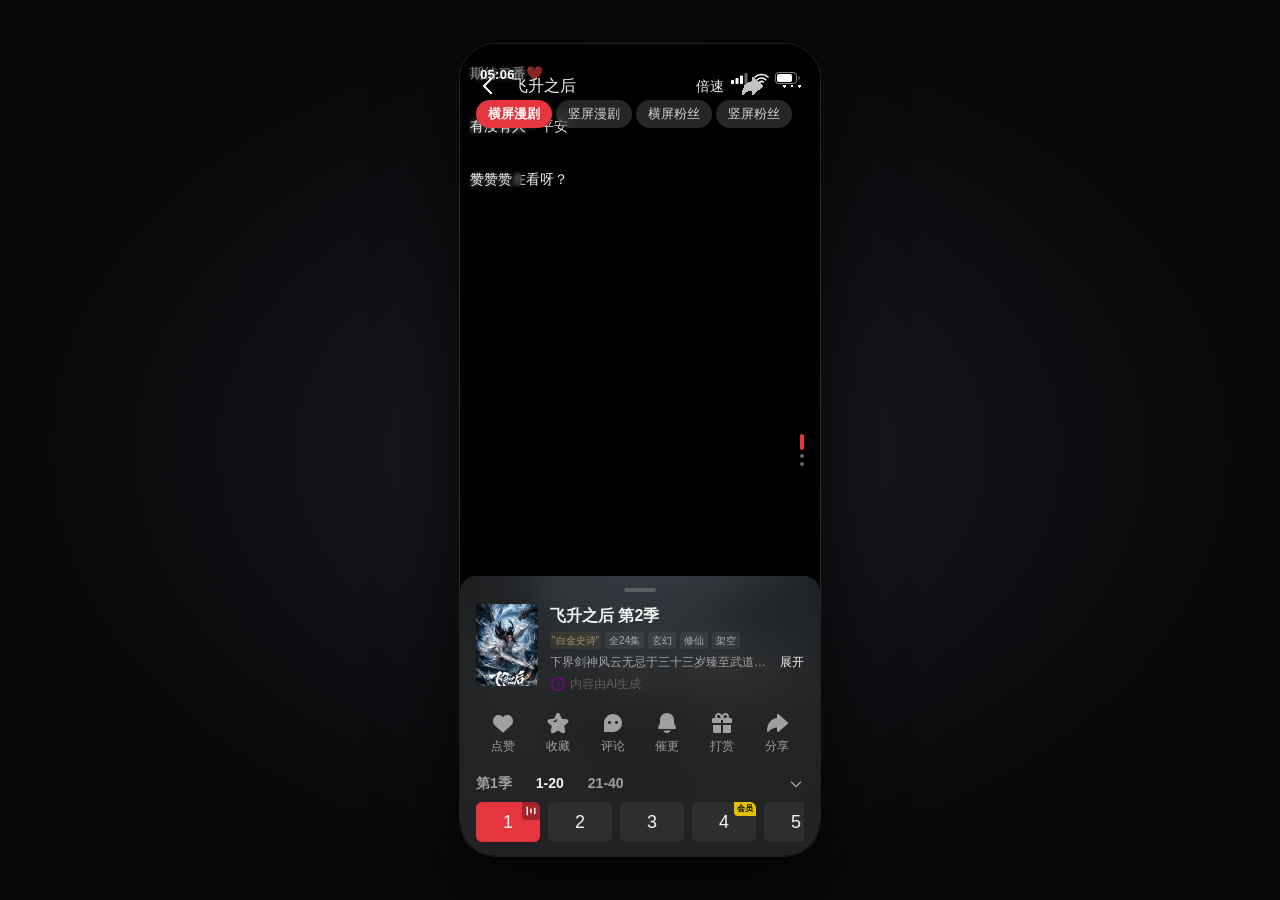
==== commit 7cf6ad0b: "remove player bottom drag pill" ====
--- a/bili.html
+++ b/bili.html
@@ -9,9 +9,9 @@
     <meta name="theme-color" content="#131313" />
     <meta name="apple-mobile-web-app-capable" content="yes" />
     <title>漫剧刷片 · B站版</title>
-    <script type="module" crossorigin src="/assets/bili-C5qc8e-v.js"></script>
-    <link rel="modulepreload" crossorigin href="/assets/useDragGesture-CBCB55YO.js">
-    <link rel="stylesheet" crossorigin href="/assets/useDragGesture-DSRjPmeT.css">
+    <script type="module" crossorigin src="./assets/bili-C9l0TjOv.js"></script>
+    <link rel="modulepreload" crossorigin href="./assets/useDragGesture-C00QCpRm.js">
+    <link rel="stylesheet" crossorigin href="./assets/useDragGesture-CRgXXJ-p.css">
   </head>
   <body>
     <div id="root"></div>
--- a/assets/useDragGesture-CRgXXJ-p.css
+++ b/assets/useDragGesture-CRgXXJ-p.css
@@ -0,0 +1 @@
+*,:before,:after{--tw-border-spacing-x: 0;--tw-border-spacing-y: 0;--tw-translate-x: 0;--tw-translate-y: 0;--tw-rotate: 0;--tw-skew-x: 0;--tw-skew-y: 0;--tw-scale-x: 1;--tw-scale-y: 1;--tw-pan-x: ;--tw-pan-y: ;--tw-pinch-zoom: ;--tw-scroll-snap-strictness: proximity;--tw-gradient-from-position: ;--tw-gradient-via-position: ;--tw-gradient-to-position: ;--tw-ordinal: ;--tw-slashed-zero: ;--tw-numeric-figure: ;--tw-numeric-spacing: ;--tw-numeric-fraction: ;--tw-ring-inset: ;--tw-ring-offset-width: 0px;--tw-ring-offset-color: #fff;--tw-ring-color: rgb(59 130 246 / .5);--tw-ring-offset-shadow: 0 0 #0000;--tw-ring-shadow: 0 0 #0000;--tw-shadow: 0 0 #0000;--tw-shadow-colored: 0 0 #0000;--tw-blur: ;--tw-brightness: ;--tw-contrast: ;--tw-grayscale: ;--tw-hue-rotate: ;--tw-invert: ;--tw-saturate: ;--tw-sepia: ;--tw-drop-shadow: ;--tw-backdrop-blur: ;--tw-backdrop-brightness: ;--tw-backdrop-contrast: ;--tw-backdrop-grayscale: ;--tw-backdrop-hue-rotate: ;--tw-backdrop-invert: ;--tw-backdrop-opacity: ;--tw-backdrop-saturate: ;--tw-backdrop-sepia: ;--tw-contain-size: ;--tw-contain-layout: ;--tw-contain-paint: ;--tw-contain-style: }::backdrop{--tw-border-spacing-x: 0;--tw-border-spacing-y: 0;--tw-translate-x: 0;--tw-translate-y: 0;--tw-rotate: 0;--tw-skew-x: 0;--tw-skew-y: 0;--tw-scale-x: 1;--tw-scale-y: 1;--tw-pan-x: ;--tw-pan-y: ;--tw-pinch-zoom: ;--tw-scroll-snap-strictness: proximity;--tw-gradient-from-position: ;--tw-gradient-via-position: ;--tw-gradient-to-position: ;--tw-ordinal: ;--tw-slashed-zero: ;--tw-numeric-figure: ;--tw-numeric-spacing: ;--tw-numeric-fraction: ;--tw-ring-inset: ;--tw-ring-offset-width: 0px;--tw-ring-offset-color: #fff;--tw-ring-color: rgb(59 130 246 / .5);--tw-ring-offset-shadow: 0 0 #0000;--tw-ring-shadow: 0 0 #0000;--tw-shadow: 0 0 #0000;--tw-shadow-colored: 0 0 #0000;--tw-blur: ;--tw-brightness: ;--tw-contrast: ;--tw-grayscale: ;--tw-hue-rotate: ;--tw-invert: ;--tw-saturate: ;--tw-sepia: ;--tw-drop-shadow: ;--tw-backdrop-blur: ;--tw-backdrop-brightness: ;--tw-backdrop-contrast: ;--tw-backdrop-grayscale: ;--tw-backdrop-hue-rotate: ;--tw-backdrop-invert: ;--tw-backdrop-opacity: ;--tw-backdrop-saturate: ;--tw-backdrop-sepia: ;--tw-contain-size: ;--tw-contain-layout: ;--tw-contain-paint: ;--tw-contain-style: }*,:before,:after{box-sizing:border-box;border-width:0;border-style:solid;border-color:#e5e7eb}:before,:after{--tw-content: ""}html,:host{line-height:1.5;-webkit-text-size-adjust:100%;-moz-tab-size:4;-o-tab-size:4;tab-size:4;font-family:PingFang SC,-apple-system,BlinkMacSystemFont,Helvetica Neue,Microsoft YaHei,sans-serif;font-feature-settings:normal;font-variation-settings:normal;-webkit-tap-highlight-color:transparent}body{margin:0;line-height:inherit}hr{height:0;color:inherit;border-top-width:1px}abbr:where([title]){-webkit-text-decoration:underline dotted;text-decoration:underline dotted}h1,h2,h3,h4,h5,h6{font-size:inherit;font-weight:inherit}a{color:inherit;text-decoration:inherit}b,strong{font-weight:bolder}code,kbd,samp,pre{font-family:ui-monospace,SFMono-Regular,Menlo,Monaco,Consolas,Liberation Mono,Courier New,monospace;font-feature-settings:normal;font-variation-settings:normal;font-size:1em}small{font-size:80%}sub,sup{font-size:75%;line-height:0;position:relative;vertical-align:baseline}sub{bottom:-.25em}sup{top:-.5em}table{text-indent:0;border-color:inherit;border-collapse:collapse}button,input,optgroup,select,textarea{font-family:inherit;font-feature-settings:inherit;font-variation-settings:inherit;font-size:100%;font-weight:inherit;line-height:inherit;letter-spacing:inherit;color:inherit;margin:0;padding:0}button,select{text-transform:none}button,input:where([type=button]),input:where([type=reset]),input:where([type=submit]){-webkit-appearance:button;background-color:transparent;background-image:none}:-moz-focusring{outline:auto}:-moz-ui-invalid{box-shadow:none}progress{vertical-align:baseline}::-webkit-inner-spin-button,::-webkit-outer-spin-button{height:auto}[type=search]{-webkit-appearance:textfield;outline-offset:-2px}::-webkit-search-decoration{-webkit-appearance:none}::-webkit-file-upload-button{-webkit-appearance:button;font:inherit}summary{display:list-item}blockquote,dl,dd,h1,h2,h3,h4,h5,h6,hr,figure,p,pre{margin:0}fieldset{margin:0;padding:0}legend{padding:0}ol,ul,menu{list-style:none;margin:0;padding:0}dialog{padding:0}textarea{resize:vertical}input::-moz-placeholder,textarea::-moz-placeholder{opacity:1;color:#9ca3af}input::placeholder,textarea::placeholder{opacity:1;color:#9ca3af}button,[role=button]{cursor:pointer}:disabled{cursor:default}img,svg,video,canvas,audio,iframe,embed,object{display:block;vertical-align:middle}img,video{max-width:100%;height:auto}[hidden]:where(:not([hidden=until-found])){display:none}.pointer-events-none{pointer-events:none}.pointer-events-auto{pointer-events:auto}.fixed{position:fixed}.absolute{position:absolute}.relative{position:relative}.sticky{position:sticky}.inset-0{top:0;right:0;bottom:0;left:0}.inset-x-0{left:0;right:0}.-bottom-0\.5{bottom:-.125rem}.-bottom-1{bottom:-.25rem}.-top-7{top:-1.75rem}.bottom-0{bottom:0}.bottom-1\.5{bottom:.375rem}.bottom-3{bottom:.75rem}.bottom-\[170px\]{bottom:170px}.bottom-\[196px\]{bottom:196px}.bottom-\[5px\]{bottom:5px}.bottom-\[92px\]{bottom:92px}.left-0{left:0}.left-1\.5{left:.375rem}.left-1\/2{left:50%}.left-3{left:.75rem}.left-4{left:1rem}.right-0{right:0}.right-1\.5{right:.375rem}.right-2\.5{right:.625rem}.right-3{right:.75rem}.right-3\.5{right:.875rem}.right-4{right:1rem}.top-0{top:0}.top-1\.5{top:.375rem}.top-1\/2{top:50%}.top-11{top:2.75rem}.top-3{top:.75rem}.top-\[28px\]{top:28px}.top-\[60px\]{top:60px}.top-\[92px\]{top:92px}.top-auto{top:auto}.z-10{z-index:10}.z-20{z-index:20}.z-30{z-index:30}.z-40{z-index:40}.z-50{z-index:50}.m-auto{margin:auto}.mx-4{margin-left:1rem;margin-right:1rem}.mx-auto{margin-left:auto;margin-right:auto}.mb-1{margin-bottom:.25rem}.mb-2{margin-bottom:.5rem}.mb-3{margin-bottom:.75rem}.mb-4{margin-bottom:1rem}.mb-\[2px\]{margin-bottom:2px}.ml-1{margin-left:.25rem}.ml-auto{margin-left:auto}.mr-\[6px\]{margin-right:6px}.mt-0\.5{margin-top:.125rem}.mt-1{margin-top:.25rem}.mt-1\.5{margin-top:.375rem}.mt-2{margin-top:.5rem}.mt-2\.5{margin-top:.625rem}.mt-3{margin-top:.75rem}.mt-4{margin-top:1rem}.mt-6{margin-top:1.5rem}.mt-\[2px\]{margin-top:2px}.line-clamp-1{overflow:hidden;display:-webkit-box;-webkit-box-orient:vertical;-webkit-line-clamp:1}.block{display:block}.inline-block{display:inline-block}.flex{display:flex}.grid{display:grid}.hidden{display:none}.aspect-\[3\/4\]{aspect-ratio:3/4}.aspect-video{aspect-ratio:16 / 9}.h-0{height:0px}.h-1{height:.25rem}.h-1\.5{height:.375rem}.h-10{height:2.5rem}.h-11{height:2.75rem}.h-12{height:3rem}.h-14{height:3.5rem}.h-16{height:4rem}.h-3{height:.75rem}.h-4{height:1rem}.h-6{height:1.5rem}.h-7{height:1.75rem}.h-8{height:2rem}.h-9{height:2.25rem}.h-\[118px\]{height:118px}.h-\[14px\]{height:14px}.h-\[2\.5px\]{height:2.5px}.h-\[247px\]{height:247px}.h-\[26px\]{height:26px}.h-\[28px\]{height:28px}.h-\[2px\]{height:2px}.h-\[340px\]{height:340px}.h-\[3px\]{height:3px}.h-\[40px\]{height:40px}.h-\[44px\]{height:44px}.h-\[4px\]{height:4px}.h-\[52px\]{height:52px}.h-\[62px\]{height:62px}.h-\[82px\]{height:82px}.h-\[84px\]{height:84px}.h-\[88px\]{height:88px}.h-\[95px\]{height:95px}.h-full{height:100%}.min-h-0{min-height:0px}.w-0{width:0px}.w-1\.5{width:.375rem}.w-11{width:2.75rem}.w-14{width:3.5rem}.w-16{width:4rem}.w-24{width:6rem}.w-3{width:.75rem}.w-4{width:1rem}.w-5{width:1.25rem}.w-6{width:1.5rem}.w-7{width:1.75rem}.w-8{width:2rem}.w-9{width:2.25rem}.w-\[110px\]{width:110px}.w-\[132px\]{width:132px}.w-\[139px\]{width:139px}.w-\[14px\]{width:14px}.w-\[22px\]{width:22px}.w-\[26px\]{width:26px}.w-\[32px\]{width:32px}.w-\[62px\]{width:62px}.w-\[64px\]{width:64px}.w-\[calc\(100\%-32px\)\]{width:calc(100% - 32px)}.w-full{width:100%}.min-w-0{min-width:0px}.flex-1{flex:1 1 0%}.shrink-0{flex-shrink:0}.-translate-x-1\/2{--tw-translate-x: -50%;transform:translate(var(--tw-translate-x),var(--tw-translate-y)) rotate(var(--tw-rotate)) skew(var(--tw-skew-x)) skewY(var(--tw-skew-y)) scaleX(var(--tw-scale-x)) scaleY(var(--tw-scale-y))}.-translate-y-1\/2{--tw-translate-y: -50%;transform:translate(var(--tw-translate-x),var(--tw-translate-y)) rotate(var(--tw-rotate)) skew(var(--tw-skew-x)) skewY(var(--tw-skew-y)) scaleX(var(--tw-scale-x)) scaleY(var(--tw-scale-y))}.rotate-45{--tw-rotate: 45deg;transform:translate(var(--tw-translate-x),var(--tw-translate-y)) rotate(var(--tw-rotate)) skew(var(--tw-skew-x)) skewY(var(--tw-skew-y)) scaleX(var(--tw-scale-x)) scaleY(var(--tw-scale-y))}.transform{transform:translate(var(--tw-translate-x),var(--tw-translate-y)) rotate(var(--tw-rotate)) skew(var(--tw-skew-x)) skewY(var(--tw-skew-y)) scaleX(var(--tw-scale-x)) scaleY(var(--tw-scale-y))}@keyframes popIn{0%{transform:scale(.6);opacity:0}60%{transform:scale(1.25);opacity:1}to{transform:scale(1);opacity:1}}.animate-popIn{animation:popIn .32s cubic-bezier(.34,1.56,.64,1)}@keyframes spin{to{transform:rotate(360deg)}}.animate-spin{animation:spin 1s linear infinite}.cursor-default{cursor:default}.cursor-grab{cursor:grab}.cursor-pointer{cursor:pointer}.touch-none{touch-action:none}.select-none{-webkit-user-select:none;-moz-user-select:none;user-select:none}.resize{resize:both}.snap-x{scroll-snap-type:x var(--tw-scroll-snap-strictness)}.snap-y{scroll-snap-type:y var(--tw-scroll-snap-strictness)}.snap-mandatory{--tw-scroll-snap-strictness: mandatory}.snap-start{scroll-snap-align:start}.snap-center{scroll-snap-align:center}.snap-always{scroll-snap-stop:always}.grid-cols-2{grid-template-columns:repeat(2,minmax(0,1fr))}.flex-col{flex-direction:column}.flex-wrap{flex-wrap:wrap}.items-start{align-items:flex-start}.items-end{align-items:flex-end}.items-center{align-items:center}.justify-end{justify-content:flex-end}.justify-center{justify-content:center}.justify-between{justify-content:space-between}.gap-0\.5{gap:.125rem}.gap-1{gap:.25rem}.gap-1\.5{gap:.375rem}.gap-2{gap:.5rem}.gap-2\.5{gap:.625rem}.gap-3{gap:.75rem}.gap-4{gap:1rem}.gap-5{gap:1.25rem}.gap-6{gap:1.5rem}.gap-\[10px\]{gap:10px}.gap-\[18px\]{gap:18px}.gap-\[2px\]{gap:2px}.gap-x-3{-moz-column-gap:.75rem;column-gap:.75rem}.gap-y-4{row-gap:1rem}.space-y-2\.5>:not([hidden])~:not([hidden]){--tw-space-y-reverse: 0;margin-top:calc(.625rem * calc(1 - var(--tw-space-y-reverse)));margin-bottom:calc(.625rem * var(--tw-space-y-reverse))}.overflow-hidden{overflow:hidden}.overflow-x-auto{overflow-x:auto}.overflow-y-scroll{overflow-y:scroll}.overscroll-contain{overscroll-behavior:contain}.truncate{overflow:hidden;text-overflow:ellipsis;white-space:nowrap}.text-ellipsis{text-overflow:ellipsis}.whitespace-nowrap{white-space:nowrap}.whitespace-pre-line{white-space:pre-line}.rounded{border-radius:.25rem}.rounded-2xl{border-radius:1rem}.rounded-\[10px\]{border-radius:10px}.rounded-\[12px\]{border-radius:12px}.rounded-\[36px\]{border-radius:36px}.rounded-\[4px\]{border-radius:4px}.rounded-\[6px\]{border-radius:6px}.rounded-\[7px\]{border-radius:7px}.rounded-full{border-radius:9999px}.rounded-lg{border-radius:.5rem}.rounded-md{border-radius:.375rem}.rounded-sm{border-radius:.125rem}.rounded-xl{border-radius:.75rem}.rounded-t-2xl{border-top-left-radius:1rem;border-top-right-radius:1rem}.rounded-t-\[16px\]{border-top-left-radius:16px;border-top-right-radius:16px}.rounded-bl-\[4px\]{border-bottom-left-radius:4px}.rounded-tr-\[4px\]{border-top-right-radius:4px}.border-0{border-width:0px}.border-2{border-width:2px}.border-y-\[12px\]{border-top-width:12px;border-bottom-width:12px}.border-b{border-bottom-width:1px}.border-b-2{border-bottom-width:2px}.border-l-\[20px\]{border-left-width:20px}.border-t{border-top-width:1px}.border-\[\#e5353e\]{--tw-border-opacity: 1;border-color:rgb(229 53 62 / var(--tw-border-opacity, 1))}.border-white\/10{border-color:#ffffff1a}.border-white\/25{border-color:#ffffff40}.border-white\/5{border-color:#ffffff0d}.border-y-transparent{border-top-color:transparent;border-bottom-color:transparent}.border-l-white\/90{border-left-color:#ffffffe6}.border-t-white\/80{border-top-color:#fffc}.bg-\[\#0b0b0d\]{--tw-bg-opacity: 1;background-color:rgb(11 11 13 / var(--tw-bg-opacity, 1))}.bg-\[\#0b0b0d\]\/95{background-color:#0b0b0df2}.bg-\[\#0c0c0e\]\/95{background-color:#0c0c0ef2}.bg-\[\#0fb3a6\]{--tw-bg-opacity: 1;background-color:rgb(15 179 166 / var(--tw-bg-opacity, 1))}.bg-\[\#161619\]{--tw-bg-opacity: 1;background-color:rgb(22 22 25 / var(--tw-bg-opacity, 1))}.bg-\[\#26262b\]{--tw-bg-opacity: 1;background-color:rgb(38 38 43 / var(--tw-bg-opacity, 1))}.bg-\[\#2e2e2e\]{--tw-bg-opacity: 1;background-color:rgb(46 46 46 / var(--tw-bg-opacity, 1))}.bg-\[\#444\]{--tw-bg-opacity: 1;background-color:rgb(68 68 68 / var(--tw-bg-opacity, 1))}.bg-\[\#cefff7\]{--tw-bg-opacity: 1;background-color:rgb(206 255 247 / var(--tw-bg-opacity, 1))}.bg-\[\#e5353e\]{--tw-bg-opacity: 1;background-color:rgb(229 53 62 / var(--tw-bg-opacity, 1))}.bg-\[rgba\(255\,255\,255\,0\.06\)\]{background-color:#ffffff0f}.bg-amber-500\/25{background-color:#f59e0b40}.bg-black{--tw-bg-opacity: 1;background-color:rgb(0 0 0 / var(--tw-bg-opacity, 1))}.bg-black\/30{background-color:#0000004d}.bg-black\/35{background-color:#00000059}.bg-black\/40{background-color:#0006}.bg-black\/45{background-color:#00000073}.bg-black\/50{background-color:#00000080}.bg-black\/55{background-color:#0000008c}.bg-black\/70{background-color:#000000b3}.bg-brand-red{--tw-bg-opacity: 1;background-color:rgb(254 44 85 / var(--tw-bg-opacity, 1))}.bg-brand-red\/90{background-color:#fe2c55e6}.bg-ink-700{--tw-bg-opacity: 1;background-color:rgb(28 28 34 / var(--tw-bg-opacity, 1))}.bg-ink-800{--tw-bg-opacity: 1;background-color:rgb(22 24 35 / var(--tw-bg-opacity, 1))}.bg-white{--tw-bg-opacity: 1;background-color:rgb(255 255 255 / var(--tw-bg-opacity, 1))}.bg-white\/10{background-color:#ffffff1a}.bg-white\/15{background-color:#ffffff26}.bg-white\/20{background-color:#fff3}.bg-white\/25{background-color:#ffffff40}.bg-white\/30{background-color:#ffffff4d}.bg-white\/5{background-color:#ffffff0d}.bg-white\/80{background-color:#fffc}.bg-white\/90{background-color:#ffffffe6}.bg-\[radial-gradient\(ellipse_at_center\,\#1b1b22_0\%\,\#08080a_70\%\)\]{background-image:radial-gradient(ellipse at center,#1b1b22,#08080a 70%)}.bg-gradient-to-b{background-image:linear-gradient(to bottom,var(--tw-gradient-stops))}.bg-gradient-to-t{background-image:linear-gradient(to top,var(--tw-gradient-stops))}.from-\[\#212121\]{--tw-gradient-from: #212121 var(--tw-gradient-from-position);--tw-gradient-to: rgb(33 33 33 / 0) var(--tw-gradient-to-position);--tw-gradient-stops: var(--tw-gradient-from), var(--tw-gradient-to)}.from-\[\#3a2a12\]{--tw-gradient-from: #3a2a12 var(--tw-gradient-from-position);--tw-gradient-to: rgb(58 42 18 / 0) var(--tw-gradient-to-position);--tw-gradient-stops: var(--tw-gradient-from), var(--tw-gradient-to)}.from-amber-400{--tw-gradient-from: #fbbf24 var(--tw-gradient-from-position);--tw-gradient-to: rgb(251 191 36 / 0) var(--tw-gradient-to-position);--tw-gradient-stops: var(--tw-gradient-from), var(--tw-gradient-to)}.from-amber-400\/70{--tw-gradient-from: rgb(251 191 36 / .7) var(--tw-gradient-from-position);--tw-gradient-to: rgb(251 191 36 / 0) var(--tw-gradient-to-position);--tw-gradient-stops: var(--tw-gradient-from), var(--tw-gradient-to)}.from-black\/55{--tw-gradient-from: rgb(0 0 0 / .55) var(--tw-gradient-from-position);--tw-gradient-to: rgb(0 0 0 / 0) var(--tw-gradient-to-position);--tw-gradient-stops: var(--tw-gradient-from), var(--tw-gradient-to)}.from-black\/80{--tw-gradient-from: rgb(0 0 0 / .8) var(--tw-gradient-from-position);--tw-gradient-to: rgb(0 0 0 / 0) var(--tw-gradient-to-position);--tw-gradient-stops: var(--tw-gradient-from), var(--tw-gradient-to)}.from-black\/95{--tw-gradient-from: rgb(0 0 0 / .95) var(--tw-gradient-from-position);--tw-gradient-to: rgb(0 0 0 / 0) var(--tw-gradient-to-position);--tw-gradient-stops: var(--tw-gradient-from), var(--tw-gradient-to)}.from-emerald-400\/70{--tw-gradient-from: rgb(52 211 153 / .7) var(--tw-gradient-from-position);--tw-gradient-to: rgb(52 211 153 / 0) var(--tw-gradient-to-position);--tw-gradient-stops: var(--tw-gradient-from), var(--tw-gradient-to)}.from-rose-500{--tw-gradient-from: #f43f5e var(--tw-gradient-from-position);--tw-gradient-to: rgb(244 63 94 / 0) var(--tw-gradient-to-position);--tw-gradient-stops: var(--tw-gradient-from), var(--tw-gradient-to)}.from-rose-500\/70{--tw-gradient-from: rgb(244 63 94 / .7) var(--tw-gradient-from-position);--tw-gradient-to: rgb(244 63 94 / 0) var(--tw-gradient-to-position);--tw-gradient-stops: var(--tw-gradient-from), var(--tw-gradient-to)}.from-sky-400{--tw-gradient-from: #38bdf8 var(--tw-gradient-from-position);--tw-gradient-to: rgb(56 189 248 / 0) var(--tw-gradient-to-position);--tw-gradient-stops: var(--tw-gradient-from), var(--tw-gradient-to)}.from-sky-400\/70{--tw-gradient-from: rgb(56 189 248 / .7) var(--tw-gradient-from-position);--tw-gradient-to: rgb(56 189 248 / 0) var(--tw-gradient-to-position);--tw-gradient-stops: var(--tw-gradient-from), var(--tw-gradient-to)}.from-sky-500{--tw-gradient-from: #0ea5e9 var(--tw-gradient-from-position);--tw-gradient-to: rgb(14 165 233 / 0) var(--tw-gradient-to-position);--tw-gradient-stops: var(--tw-gradient-from), var(--tw-gradient-to)}.from-violet-400\/70{--tw-gradient-from: rgb(167 139 250 / .7) var(--tw-gradient-from-position);--tw-gradient-to: rgb(167 139 250 / 0) var(--tw-gradient-to-position);--tw-gradient-stops: var(--tw-gradient-from), var(--tw-gradient-to)}.via-\[rgba\(33\,33\,33\,0\.8\)\]{--tw-gradient-to: rgba(33, 33, 33, 0) var(--tw-gradient-to-position);--tw-gradient-stops: var(--tw-gradient-from), rgba(33,33,33,.8) var(--tw-gradient-via-position), var(--tw-gradient-to)}.via-black\/10{--tw-gradient-to: rgb(0 0 0 / 0) var(--tw-gradient-to-position);--tw-gradient-stops: var(--tw-gradient-from), rgb(0 0 0 / .1) var(--tw-gradient-via-position), var(--tw-gradient-to)}.via-black\/55{--tw-gradient-to: rgb(0 0 0 / 0) var(--tw-gradient-to-position);--tw-gradient-stops: var(--tw-gradient-from), rgb(0 0 0 / .55) var(--tw-gradient-via-position), var(--tw-gradient-to)}.via-transparent{--tw-gradient-to: rgb(0 0 0 / 0) var(--tw-gradient-to-position);--tw-gradient-stops: var(--tw-gradient-from), transparent var(--tw-gradient-via-position), var(--tw-gradient-to)}.to-\[\#241a08\]{--tw-gradient-to: #241a08 var(--tw-gradient-to-position)}.to-black\/30{--tw-gradient-to: rgb(0 0 0 / .3) var(--tw-gradient-to-position)}.to-indigo-700{--tw-gradient-to: #4338ca var(--tw-gradient-to-position)}.to-indigo-800{--tw-gradient-to: #3730a3 var(--tw-gradient-to-position)}.to-orange-600{--tw-gradient-to: #ea580c var(--tw-gradient-to-position)}.to-orange-800{--tw-gradient-to: #9a3412 var(--tw-gradient-to-position)}.to-pink-700{--tw-gradient-to: #be185d var(--tw-gradient-to-position)}.to-purple-900{--tw-gradient-to: #581c87 var(--tw-gradient-to-position)}.to-rose-900{--tw-gradient-to: #881337 var(--tw-gradient-to-position)}.to-teal-800{--tw-gradient-to: #115e59 var(--tw-gradient-to-position)}.to-transparent{--tw-gradient-to: transparent var(--tw-gradient-to-position)}.fill-brand-gold{fill:#ffc93f}.fill-brand-red{fill:#fe2c55}.fill-white{fill:#fff}.object-contain{-o-object-fit:contain;object-fit:contain}.object-cover{-o-object-fit:cover;object-fit:cover}.p-1{padding:.25rem}.p-2{padding:.5rem}.p-\[3px\]{padding:3px}.px-1{padding-left:.25rem;padding-right:.25rem}.px-1\.5{padding-left:.375rem;padding-right:.375rem}.px-2{padding-left:.5rem;padding-right:.5rem}.px-2\.5{padding-left:.625rem;padding-right:.625rem}.px-3{padding-left:.75rem;padding-right:.75rem}.px-3\.5{padding-left:.875rem;padding-right:.875rem}.px-4{padding-left:1rem;padding-right:1rem}.px-5{padding-left:1.25rem;padding-right:1.25rem}.px-\[10px\]{padding-left:10px;padding-right:10px}.px-\[2px\]{padding-left:2px;padding-right:2px}.px-\[3px\]{padding-left:3px;padding-right:3px}.px-\[5px\]{padding-left:5px;padding-right:5px}.py-1{padding-top:.25rem;padding-bottom:.25rem}.py-1\.5{padding-top:.375rem;padding-bottom:.375rem}.py-2{padding-top:.5rem;padding-bottom:.5rem}.py-2\.5{padding-top:.625rem;padding-bottom:.625rem}.py-3{padding-top:.75rem;padding-bottom:.75rem}.py-4{padding-top:1rem;padding-bottom:1rem}.py-\[14px\]{padding-top:14px;padding-bottom:14px}.py-\[1px\]{padding-top:1px;padding-bottom:1px}.py-\[2px\]{padding-top:2px;padding-bottom:2px}.py-\[3px\]{padding-top:3px;padding-bottom:3px}.py-\[4px\]{padding-top:4px;padding-bottom:4px}.py-\[5px\]{padding-top:5px;padding-bottom:5px}.py-px{padding-top:1px;padding-bottom:1px}.pb-1{padding-bottom:.25rem}.pb-2{padding-bottom:.5rem}.pb-2\.5{padding-bottom:.625rem}.pb-3{padding-bottom:.75rem}.pb-4{padding-bottom:1rem}.pb-6{padding-bottom:1.5rem}.pb-\[calc\(60px\+env\(safe-area-inset-bottom\)\)\]{padding-bottom:calc(60px + env(safe-area-inset-bottom))}.pb-\[env\(safe-area-inset-bottom\)\]{padding-bottom:env(safe-area-inset-bottom)}.pl-11{padding-left:2.75rem}.pl-4{padding-left:1rem}.pr-1{padding-right:.25rem}.pr-16{padding-right:4rem}.pt-0\.5{padding-top:.125rem}.pt-1{padding-top:.25rem}.pt-3{padding-top:.75rem}.pt-7{padding-top:1.75rem}.pt-\[52px\]{padding-top:52px}.text-left{text-align:left}.text-center{text-align:center}.align-\[1px\]{vertical-align:1px}.text-\[10px\]{font-size:10px}.text-\[11px\]{font-size:11px}.text-\[12px\]{font-size:12px}.text-\[13px\]{font-size:13px}.text-\[14px\]{font-size:14px}.text-\[15px\]{font-size:15px}.text-\[16px\]{font-size:16px}.text-\[17px\]{font-size:17px}.text-\[18px\]{font-size:18px}.text-\[19px\]{font-size:19px}.text-\[20px\]{font-size:20px}.text-\[24px\]{font-size:24px}.text-\[26px\]{font-size:26px}.text-\[8px\]{font-size:8px}.text-\[9px\]{font-size:9px}.font-bold{font-weight:700}.font-medium{font-weight:500}.font-normal{font-weight:400}.font-semibold{font-weight:600}.tabular-nums{--tw-numeric-spacing: tabular-nums;font-variant-numeric:var(--tw-ordinal) var(--tw-slashed-zero) var(--tw-numeric-figure) var(--tw-numeric-spacing) var(--tw-numeric-fraction)}.leading-5{line-height:1.25rem}.leading-6{line-height:1.5rem}.leading-\[12px\]{line-height:12px}.leading-\[17px\]{line-height:17px}.leading-\[18px\]{line-height:18px}.leading-\[20px\]{line-height:20px}.leading-\[21px\]{line-height:21px}.leading-\[22px\]{line-height:22px}.leading-\[26px\]{line-height:26px}.leading-none{line-height:1}.tracking-wide{letter-spacing:.025em}.text-\[\#ad9565\]{--tw-text-opacity: 1;color:rgb(173 149 101 / var(--tw-text-opacity, 1))}.text-\[\#e5353e\]{--tw-text-opacity: 1;color:rgb(229 53 62 / var(--tw-text-opacity, 1))}.text-\[\#ff972e\]{--tw-text-opacity: 1;color:rgb(255 151 46 / var(--tw-text-opacity, 1))}.text-\[rgba\(255\,255\,255\,0\.26\)\]{color:#ffffff42}.text-\[rgba\(255\,255\,255\,0\.3\)\]{color:#ffffff4d}.text-\[rgba\(255\,255\,255\,0\.4\)\]{color:#fff6}.text-\[rgba\(255\,255\,255\,0\.57\)\]{color:#ffffff91}.text-\[rgba\(255\,255\,255\,0\.85\)\]{color:#ffffffd9}.text-\[rgba\(255\,255\,255\,0\.94\)\]{color:#fffffff0}.text-amber-400{--tw-text-opacity: 1;color:rgb(251 191 36 / var(--tw-text-opacity, 1))}.text-black{--tw-text-opacity: 1;color:rgb(0 0 0 / var(--tw-text-opacity, 1))}.text-brand-gold{--tw-text-opacity: 1;color:rgb(255 201 63 / var(--tw-text-opacity, 1))}.text-brand-red{--tw-text-opacity: 1;color:rgb(254 44 85 / var(--tw-text-opacity, 1))}.text-white{--tw-text-opacity: 1;color:rgb(255 255 255 / var(--tw-text-opacity, 1))}.text-white\/30{color:#ffffff4d}.text-white\/35{color:#ffffff59}.text-white\/40{color:#fff6}.text-white\/45{color:#ffffff73}.text-white\/50{color:#ffffff80}.text-white\/55{color:#ffffff8c}.text-white\/60{color:#fff9}.text-white\/70{color:#ffffffb3}.text-white\/75{color:#ffffffbf}.text-white\/80{color:#fffc}.text-white\/85{color:#ffffffd9}.text-white\/90{color:#ffffffe6}.text-white\/95{color:#fffffff2}.opacity-0{opacity:0}.opacity-100{opacity:1}.opacity-20{opacity:.2}.opacity-60{opacity:.6}.opacity-70{opacity:.7}.opacity-90{opacity:.9}.opacity-95{opacity:.95}.shadow-\[0_0_14px_rgba\(255\,201\,63\,0\.35\)\]{--tw-shadow: 0 0 14px rgba(255,201,63,.35);--tw-shadow-colored: 0 0 14px var(--tw-shadow-color);box-shadow:var(--tw-ring-offset-shadow, 0 0 #0000),var(--tw-ring-shadow, 0 0 #0000),var(--tw-shadow)}.shadow-\[0_30px_80px_rgba\(0\,0\,0\,0\.75\)\]{--tw-shadow: 0 30px 80px rgba(0,0,0,.75);--tw-shadow-colored: 0 30px 80px var(--tw-shadow-color);box-shadow:var(--tw-ring-offset-shadow, 0 0 #0000),var(--tw-ring-shadow, 0 0 #0000),var(--tw-shadow)}.shadow-\[0_6px_20px_rgba\(254\,44\,85\,0\.45\)\]{--tw-shadow: 0 6px 20px rgba(254,44,85,.45);--tw-shadow-colored: 0 6px 20px var(--tw-shadow-color);box-shadow:var(--tw-ring-offset-shadow, 0 0 #0000),var(--tw-ring-shadow, 0 0 #0000),var(--tw-shadow)}.ring-1{--tw-ring-offset-shadow: var(--tw-ring-inset) 0 0 0 var(--tw-ring-offset-width) var(--tw-ring-offset-color);--tw-ring-shadow: var(--tw-ring-inset) 0 0 0 calc(1px + var(--tw-ring-offset-width)) var(--tw-ring-color);box-shadow:var(--tw-ring-offset-shadow),var(--tw-ring-shadow),var(--tw-shadow, 0 0 #0000)}.ring-2{--tw-ring-offset-shadow: var(--tw-ring-inset) 0 0 0 var(--tw-ring-offset-width) var(--tw-ring-offset-color);--tw-ring-shadow: var(--tw-ring-inset) 0 0 0 calc(2px + var(--tw-ring-offset-width)) var(--tw-ring-color);box-shadow:var(--tw-ring-offset-shadow),var(--tw-ring-shadow),var(--tw-shadow, 0 0 #0000)}.ring-brand-gold\/40{--tw-ring-color: rgb(255 201 63 / .4)}.ring-white\/10{--tw-ring-color: rgb(255 255 255 / .1)}.ring-white\/70{--tw-ring-color: rgb(255 255 255 / .7)}.blur{--tw-blur: blur(8px);filter:var(--tw-blur) var(--tw-brightness) var(--tw-contrast) var(--tw-grayscale) var(--tw-hue-rotate) var(--tw-invert) var(--tw-saturate) var(--tw-sepia) var(--tw-drop-shadow)}.drop-shadow-\[0_1px_3px_rgba\(0\,0\,0\,0\.6\)\]{--tw-drop-shadow: drop-shadow(0 1px 3px rgba(0,0,0,.6));filter:var(--tw-blur) var(--tw-brightness) var(--tw-contrast) var(--tw-grayscale) var(--tw-hue-rotate) var(--tw-invert) var(--tw-saturate) var(--tw-sepia) var(--tw-drop-shadow)}.filter{filter:var(--tw-blur) var(--tw-brightness) var(--tw-contrast) var(--tw-grayscale) var(--tw-hue-rotate) var(--tw-invert) var(--tw-saturate) var(--tw-sepia) var(--tw-drop-shadow)}.backdrop-blur-\[2px\]{--tw-backdrop-blur: blur(2px);-webkit-backdrop-filter:var(--tw-backdrop-blur) var(--tw-backdrop-brightness) var(--tw-backdrop-contrast) var(--tw-backdrop-grayscale) var(--tw-backdrop-hue-rotate) var(--tw-backdrop-invert) var(--tw-backdrop-opacity) var(--tw-backdrop-saturate) var(--tw-backdrop-sepia);backdrop-filter:var(--tw-backdrop-blur) var(--tw-backdrop-brightness) var(--tw-backdrop-contrast) var(--tw-backdrop-grayscale) var(--tw-backdrop-hue-rotate) var(--tw-backdrop-invert) var(--tw-backdrop-opacity) var(--tw-backdrop-saturate) var(--tw-backdrop-sepia)}.backdrop-blur-md{--tw-backdrop-blur: blur(12px);-webkit-backdrop-filter:var(--tw-backdrop-blur) var(--tw-backdrop-brightness) var(--tw-backdrop-contrast) var(--tw-backdrop-grayscale) var(--tw-backdrop-hue-rotate) var(--tw-backdrop-invert) var(--tw-backdrop-opacity) var(--tw-backdrop-saturate) var(--tw-backdrop-sepia);backdrop-filter:var(--tw-backdrop-blur) var(--tw-backdrop-brightness) var(--tw-backdrop-contrast) var(--tw-backdrop-grayscale) var(--tw-backdrop-hue-rotate) var(--tw-backdrop-invert) var(--tw-backdrop-opacity) var(--tw-backdrop-saturate) var(--tw-backdrop-sepia)}.backdrop-blur-sm{--tw-backdrop-blur: blur(4px);-webkit-backdrop-filter:var(--tw-backdrop-blur) var(--tw-backdrop-brightness) var(--tw-backdrop-contrast) var(--tw-backdrop-grayscale) var(--tw-backdrop-hue-rotate) var(--tw-backdrop-invert) var(--tw-backdrop-opacity) var(--tw-backdrop-saturate) var(--tw-backdrop-sepia);backdrop-filter:var(--tw-backdrop-blur) var(--tw-backdrop-brightness) var(--tw-backdrop-contrast) var(--tw-backdrop-grayscale) var(--tw-backdrop-hue-rotate) var(--tw-backdrop-invert) var(--tw-backdrop-opacity) var(--tw-backdrop-saturate) var(--tw-backdrop-sepia)}.transition{transition-property:color,background-color,border-color,text-decoration-color,fill,stroke,opacity,box-shadow,transform,filter,backdrop-filter;transition-timing-function:cubic-bezier(.4,0,.2,1);transition-duration:.15s}.transition-\[width\]{transition-property:width;transition-timing-function:cubic-bezier(.4,0,.2,1);transition-duration:.15s}.transition-all{transition-property:all;transition-timing-function:cubic-bezier(.4,0,.2,1);transition-duration:.15s}.transition-colors{transition-property:color,background-color,border-color,text-decoration-color,fill,stroke;transition-timing-function:cubic-bezier(.4,0,.2,1);transition-duration:.15s}.transition-opacity{transition-property:opacity;transition-timing-function:cubic-bezier(.4,0,.2,1);transition-duration:.15s}.transition-transform{transition-property:transform;transition-timing-function:cubic-bezier(.4,0,.2,1);transition-duration:.15s}.duration-150{transition-duration:.15s}.duration-200{transition-duration:.2s}@keyframes enter{0%{opacity:var(--tw-enter-opacity, 1);transform:translate3d(var(--tw-enter-translate-x, 0),var(--tw-enter-translate-y, 0),0) scale3d(var(--tw-enter-scale, 1),var(--tw-enter-scale, 1),var(--tw-enter-scale, 1)) rotate(var(--tw-enter-rotate, 0))}}@keyframes exit{to{opacity:var(--tw-exit-opacity, 1);transform:translate3d(var(--tw-exit-translate-x, 0),var(--tw-exit-translate-y, 0),0) scale3d(var(--tw-exit-scale, 1),var(--tw-exit-scale, 1),var(--tw-exit-scale, 1)) rotate(var(--tw-exit-rotate, 0))}}.duration-150{animation-duration:.15s}.duration-200{animation-duration:.2s}.running{animation-play-state:running}.paused{animation-play-state:paused}html,body,#root{height:100%;overflow:hidden}body{margin:0;background:#08080a;color:#fff;font-family:PingFang SC,-apple-system,BlinkMacSystemFont,Helvetica Neue,Microsoft YaHei,sans-serif;-webkit-font-smoothing:antialiased;overscroll-behavior:none}*{-webkit-tap-highlight-color:transparent}img{-webkit-user-drag:none;-webkit-user-select:none;-moz-user-select:none;user-select:none}video{background:#000}.no-scrollbar::-webkit-scrollbar{display:none}.no-scrollbar{scrollbar-width:none;-ms-overflow-style:none}@keyframes dm{0%{transform:translate(100vw)}to{transform:translate(-100%)}}.dm-track{animation-name:dm;animation-timing-function:linear;animation-fill-mode:both;will-change:transform}@keyframes danmu-scroll{0%{transform:translate(100vw)}to{transform:translate(-100%)}}.glass{background:#1414188c;backdrop-filter:blur(14px);-webkit-backdrop-filter:blur(14px)}.text-shadow-dy{text-shadow:0 1px 4px rgba(0,0,0,.7)}.sheet-dragging{transition:none!important}.placeholder\:text-white\/35::-moz-placeholder{color:#ffffff59}.placeholder\:text-white\/35::placeholder{color:#ffffff59}.placeholder\:text-white\/50::-moz-placeholder{color:#ffffff80}.placeholder\:text-white\/50::placeholder{color:#ffffff80}.focus\:outline-none:focus{outline:2px solid transparent;outline-offset:2px}.active\:scale-90:active{--tw-scale-x: .9;--tw-scale-y: .9;transform:translate(var(--tw-translate-x),var(--tw-translate-y)) rotate(var(--tw-rotate)) skew(var(--tw-skew-x)) skewY(var(--tw-skew-y)) scaleX(var(--tw-scale-x)) scaleY(var(--tw-scale-y))}.active\:scale-95:active{--tw-scale-x: .95;--tw-scale-y: .95;transform:translate(var(--tw-translate-x),var(--tw-translate-y)) rotate(var(--tw-rotate)) skew(var(--tw-skew-x)) skewY(var(--tw-skew-y)) scaleX(var(--tw-scale-x)) scaleY(var(--tw-scale-y))}.active\:cursor-grabbing:active{cursor:grabbing}.active\:bg-\[\#33333a\]:active{--tw-bg-opacity: 1;background-color:rgb(51 51 58 / var(--tw-bg-opacity, 1))}.active\:bg-\[\#e0264c\]:active{--tw-bg-opacity: 1;background-color:rgb(224 38 76 / var(--tw-bg-opacity, 1))}.active\:bg-white\/15:active{background-color:#ffffff26}.active\:bg-white\/25:active{background-color:#ffffff40}
